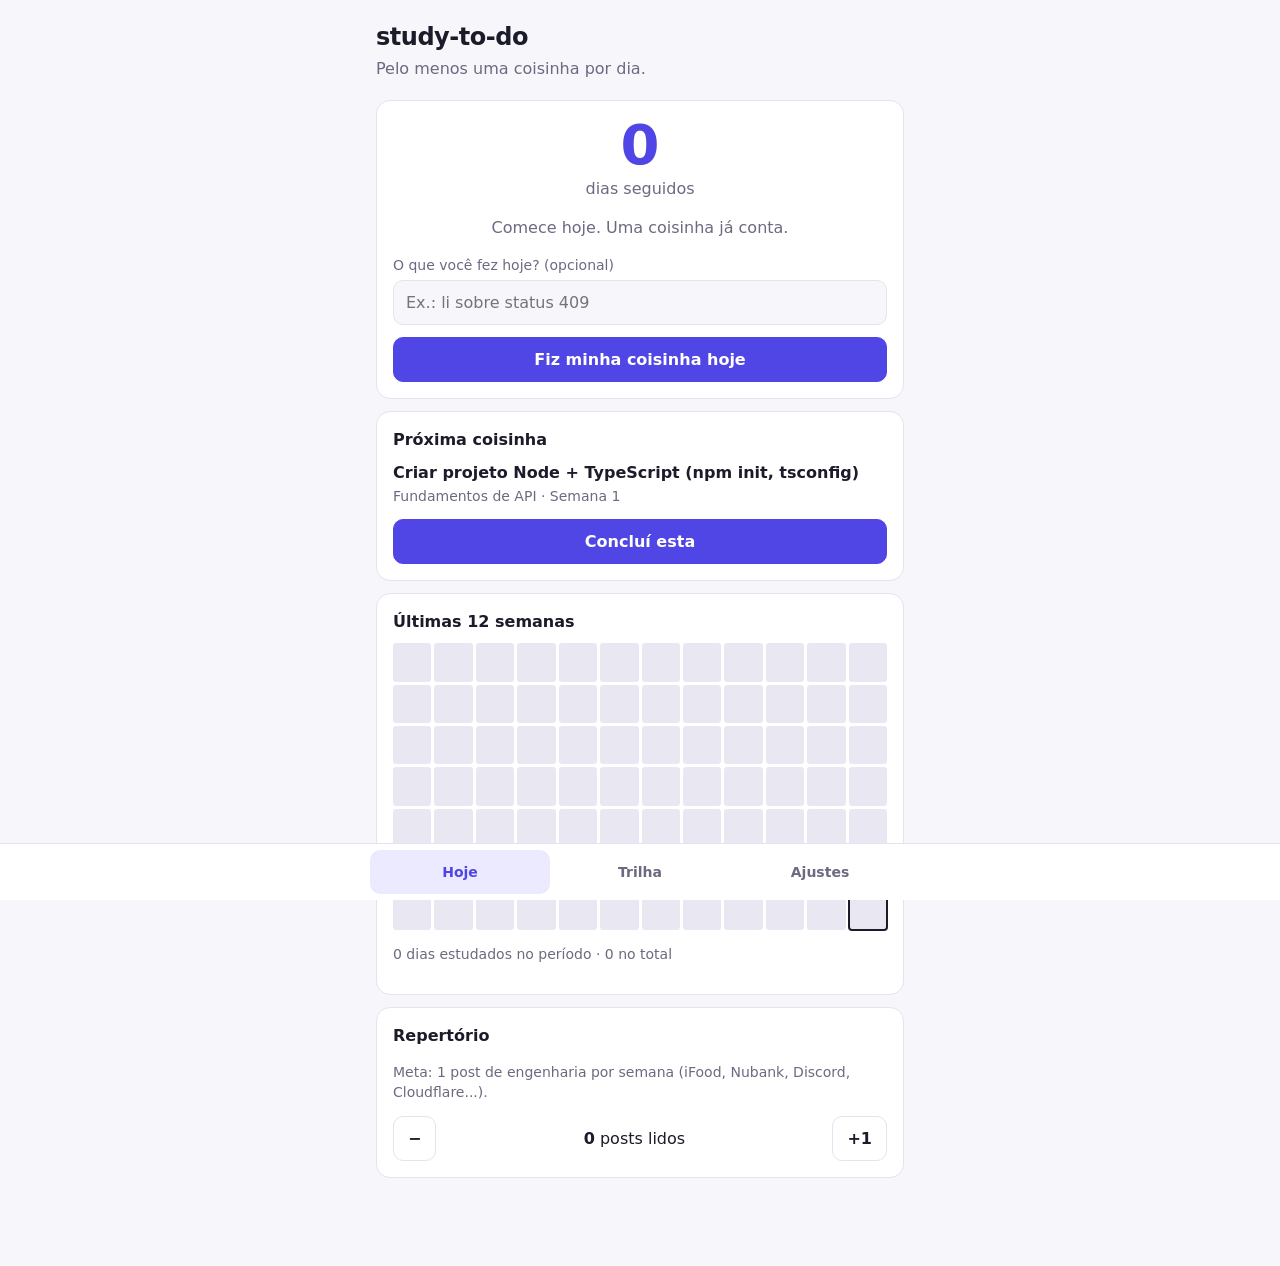
==== index.html @ 63030b1f "study-to-do: trilha de estudos com lembrete diário" ====
<!doctype html>
<html lang="pt-BR">
<head>
  <meta charset="utf-8">
  <meta name="viewport" content="width=device-width, initial-scale=1, viewport-fit=cover">
  <title>study-to-do</title>
  <meta name="description" content="Trilha de estudos com lembrete diário: pelo menos uma coisinha por dia.">
  <meta name="theme-color" content="#4f46e5">
  <link rel="manifest" href="manifest.webmanifest">
  <link rel="icon" href="icons/icon-192.png" type="image/png">
  <link rel="apple-touch-icon" href="icons/icon-192.png">
  <link rel="stylesheet" href="style.css">
</head>
<body>
  <header class="top">
    <h1>study-to-do</h1>
    <p class="sub">Pelo menos uma coisinha por dia.</p>
  </header>

  <main>
    <!-- HOJE -->
    <section id="tab-hoje" class="tab" aria-labelledby="nav-hoje">
      <div class="card streak-card">
        <div class="streak">
          <span id="streak-num" class="streak-num">0</span>
          <span class="streak-label">dias seguidos</span>
        </div>
        <p id="today-status" class="muted"></p>
        <label class="field">
          <span>O que você fez hoje? (opcional)</span>
          <input id="today-note" type="text" maxlength="140" placeholder="Ex.: li sobre status 409">
        </label>
        <button id="btn-today" class="btn primary">Fiz minha coisinha hoje</button>
      </div>

      <div class="card">
        <h2>Próxima coisinha</h2>
        <div id="next-task"></div>
      </div>

      <div class="card">
        <h2>Últimas 12 semanas</h2>
        <div id="heatmap" class="heatmap" role="img" aria-label="Dias estudados nas últimas 12 semanas"></div>
        <p id="stats" class="muted small"></p>
      </div>

      <div class="card">
        <h2>Repertório</h2>
        <p class="muted small">Meta: 1 post de engenharia por semana (iFood, Nubank, Discord, Cloudflare...).</p>
        <div class="counter">
          <button id="posts-minus" class="btn ghost" aria-label="Diminuir posts lidos">−</button>
          <span><strong id="posts-num">0</strong> posts lidos</span>
          <button id="posts-plus" class="btn ghost" aria-label="Aumentar posts lidos">+1</button>
        </div>
      </div>
    </section>

    <!-- TRILHA -->
    <section id="tab-trilha" class="tab" hidden aria-labelledby="nav-trilha">
      <div class="card">
        <div class="progress-head">
          <h2>Progresso geral</h2>
          <span id="overall-pct" class="pct">0%</span>
        </div>
        <div class="bar"><div id="overall-bar" class="bar-fill"></div></div>
      </div>
      <div id="phases"></div>
    </section>

    <!-- AJUSTES -->
    <section id="tab-ajustes" class="tab" hidden aria-labelledby="nav-ajustes">
      <div class="card">
        <h2>Lembrete diário (19h)</h2>
        <p class="muted small">Todo dia às 19h o GitHub envia uma notificação para este celular. Instale o app na tela inicial antes de ativar.</p>
        <p id="push-status" class="small"></p>
        <div class="row">
          <button id="btn-push" class="btn primary">Ativar lembrete</button>
          <button id="btn-test" class="btn ghost">Testar aviso</button>
        </div>
        <div id="sub-box" hidden>
          <p class="small">Copie o código abaixo e mande para o Claude configurar o envio diário:</p>
          <textarea id="sub-json" rows="5" readonly></textarea>
          <div class="row">
            <button id="btn-copy" class="btn">Copiar</button>
            <button id="btn-share" class="btn ghost">Compartilhar</button>
          </div>
        </div>
      </div>

      <div class="card">
        <h2>Backup</h2>
        <p class="muted small">Seu progresso fica salvo só neste aparelho. Exporte de vez em quando.</p>
        <div class="row">
          <button id="btn-export" class="btn">Exportar</button>
          <label class="btn ghost file-btn">Importar<input id="file-import" type="file" accept="application/json" hidden></label>
        </div>
      </div>

      <div class="card">
        <h2>Regras do modo professor</h2>
        <ol class="rules">
          <li>Você escreve o código. Pode pesquisar e perguntar conceitos.</li>
          <li>A IA revisa, explica e não reescreve por você.</li>
          <li>Travou 30 min? Peça uma dica, não a solução.</li>
          <li>Feche cada fase explicando com suas palavras.</li>
        </ol>
      </div>
    </section>
  </main>

  <nav class="bottom-nav" aria-label="Seções">
    <button id="nav-hoje" data-tab="hoje" class="nav-btn active" aria-current="page">Hoje</button>
    <button id="nav-trilha" data-tab="trilha" class="nav-btn">Trilha</button>
    <button id="nav-ajustes" data-tab="ajustes" class="nav-btn">Ajustes</button>
  </nav>

  <div id="toast" class="toast" role="status" aria-live="polite"></div>

  <script src="trilha.js"></script>
  <script src="app.js"></script>
</body>
</html>
---- style.css ----
:root {
  --bg: #f6f6fb;
  --card: #ffffff;
  --text: #1c1b29;
  --muted: #6b6a80;
  --line: #e4e3ef;
  --accent: #4f46e5;
  --accent-text: #ffffff;
  --accent-soft: #eceafe;
  --ok: #15803d;
  --h0: #e9e8f2; --h1: #c7c3fa; --h2: #8b83f0; --h3: #4f46e5;
  --radius: 14px;
  color-scheme: light;
}
@media (prefers-color-scheme: dark) {
  :root {
    --bg: #111019;
    --card: #1b1a26;
    --text: #ecebf5;
    --muted: #9d9bb3;
    --line: #2c2b3b;
    --accent: #8b83f0;
    --accent-text: #111019;
    --accent-soft: #29264a;
    --ok: #4ade80;
    --h0: #262535; --h1: #3b3670; --h2: #6159c9; --h3: #a39cf7;
    color-scheme: dark;
  }
}

* { box-sizing: border-box; }
html, body { margin: 0; }
body {
  background: var(--bg);
  color: var(--text);
  font: 16px/1.45 system-ui, -apple-system, "Segoe UI", Roboto, sans-serif;
  padding-bottom: calc(76px + env(safe-area-inset-bottom));
}
main, .top { max-width: 560px; margin: 0 auto; padding: 0 16px; }
.top { padding-top: calc(20px + env(safe-area-inset-top)); padding-bottom: 8px; }
h1 { font-size: 1.5rem; margin: 0; letter-spacing: -0.02em; }
h2 { font-size: 1rem; margin: 0 0 10px; }
.sub, .muted { color: var(--muted); }
.sub { margin: 2px 0 0; }
.small { font-size: 0.875rem; }

.card {
  background: var(--card);
  border: 1px solid var(--line);
  border-radius: var(--radius);
  padding: 16px;
  margin: 12px 0;
}

.streak-card { text-align: center; }
.streak { display: flex; flex-direction: column; align-items: center; }
.streak-num { font-size: 3.5rem; font-weight: 800; line-height: 1; color: var(--accent); font-variant-numeric: tabular-nums; }
.streak-label { color: var(--muted); margin-top: 4px; }

.field { display: block; text-align: left; margin: 12px 0; }
.field span { display: block; font-size: 0.875rem; color: var(--muted); margin-bottom: 4px; }
input[type="text"], textarea {
  width: 100%;
  font: inherit;
  color: var(--text);
  background: var(--bg);
  border: 1px solid var(--line);
  border-radius: 10px;
  padding: 10px 12px;
}
textarea { font-family: ui-monospace, Menlo, monospace; font-size: 0.75rem; resize: vertical; }

.btn {
  font: inherit;
  font-weight: 600;
  border: 1px solid var(--line);
  background: var(--card);
  color: var(--text);
  border-radius: 10px;
  padding: 10px 14px;
  cursor: pointer;
  min-height: 44px;
}
.btn.primary { background: var(--accent); border-color: var(--accent); color: var(--accent-text); width: 100%; }
.row .btn.primary { width: auto; flex: 1; }
.btn.ghost { background: transparent; }
.btn:disabled { opacity: 0.55; cursor: default; }
.btn:focus-visible, .nav-btn:focus-visible, input:focus-visible { outline: 2px solid var(--accent); outline-offset: 2px; }
.row { display: flex; gap: 8px; flex-wrap: wrap; margin-top: 10px; }
.file-btn { display: inline-flex; align-items: center; }

.next-title { font-weight: 600; margin: 0 0 2px; }
.next-phase { margin: 0 0 12px; }

.heatmap { display: grid; grid-auto-flow: column; grid-template-rows: repeat(7, 1fr); gap: 3px; }
.heatmap span { aspect-ratio: 1; border-radius: 3px; background: var(--h0); }
.heatmap span.l1 { background: var(--h1); }
.heatmap span.l2 { background: var(--h2); }
.heatmap span.l3 { background: var(--h3); }
.heatmap span.today { outline: 2px solid var(--text); outline-offset: -1px; }
.heatmap span.future { visibility: hidden; }

.counter { display: flex; align-items: center; justify-content: space-between; gap: 8px; }

.progress-head { display: flex; justify-content: space-between; align-items: baseline; }
.pct { font-weight: 700; color: var(--accent); font-variant-numeric: tabular-nums; }
.bar { height: 8px; background: var(--h0); border-radius: 99px; overflow: hidden; }
.bar-fill { height: 100%; width: 0; background: var(--accent); transition: width .3s; }

details.phase { background: var(--card); border: 1px solid var(--line); border-radius: var(--radius); margin: 12px 0; }
details.phase summary { list-style: none; cursor: pointer; padding: 14px 16px; display: flex; gap: 10px; align-items: center; }
details.phase summary::-webkit-details-marker { display: none; }
.phase-info { flex: 1; min-width: 0; }
.phase-title { font-weight: 600; }
.phase-count { font-weight: 600; color: var(--muted); font-variant-numeric: tabular-nums; }
.phase.done .phase-count { color: var(--ok); }
.phase .bar { margin-top: 6px; height: 5px; }
.tasks { list-style: none; margin: 0; padding: 0 8px 10px; }
.tasks label { display: flex; gap: 12px; align-items: flex-start; padding: 10px 8px; border-radius: 8px; cursor: pointer; }
.tasks label:hover { background: var(--accent-soft); }
.tasks input { width: 20px; height: 20px; margin: 1px 0 0; accent-color: var(--accent); flex-shrink: 0; }
.tasks .done-text { color: var(--muted); text-decoration: line-through; }

.rules { margin: 0; padding-left: 20px; }
.rules li { margin: 4px 0; }

.bottom-nav {
  position: fixed; left: 0; right: 0; bottom: 0;
  display: flex; justify-content: center;
  background: var(--card);
  border-top: 1px solid var(--line);
  padding: 6px 8px calc(6px + env(safe-area-inset-bottom));
}
.nav-btn {
  flex: 1; max-width: 180px;
  font: inherit; font-weight: 600; font-size: 0.875rem;
  background: none; border: 0; color: var(--muted);
  padding: 12px 0; border-radius: 10px; cursor: pointer;
}
.nav-btn.active { color: var(--accent); background: var(--accent-soft); }

.toast {
  position: fixed; left: 50%; bottom: calc(90px + env(safe-area-inset-bottom));
  transform: translateX(-50%) translateY(20px);
  background: var(--text); color: var(--bg);
  padding: 10px 16px; border-radius: 99px; font-size: 0.875rem;
  opacity: 0; pointer-events: none; transition: all .25s; max-width: calc(100% - 32px);
}
.toast.show { opacity: 1; transform: translateX(-50%) translateY(0); }
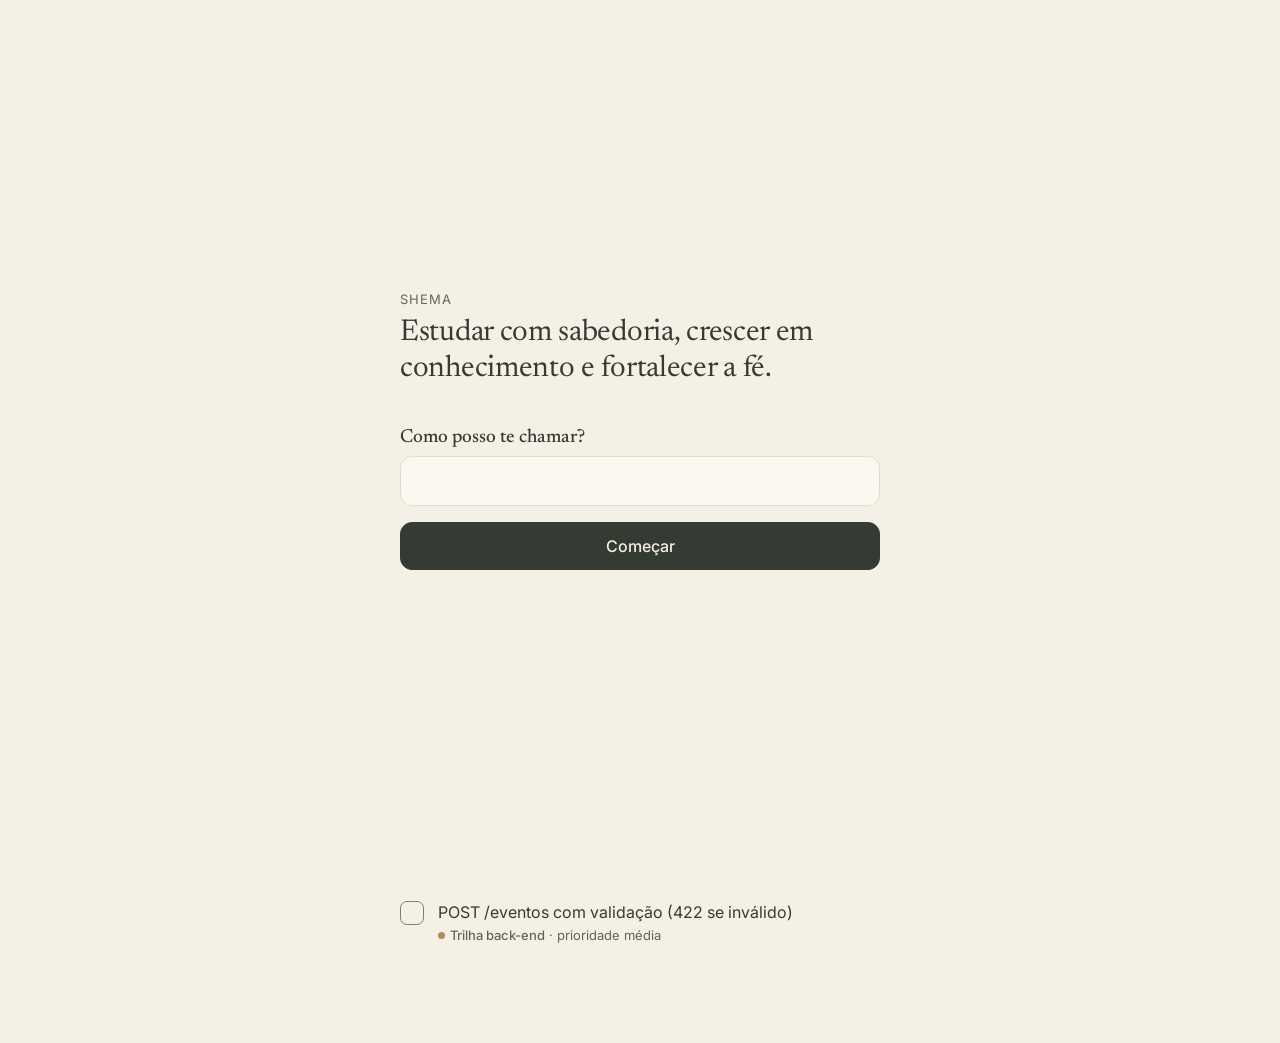
==== commit 6569d793: "SHEMA: redesign Caderno com Início, Estudos, Devocionais e Progresso" ====
--- a/index.html
+++ b/index.html
@@ -3,120 +3,277 @@
 <head>
   <meta charset="utf-8">
   <meta name="viewport" content="width=device-width, initial-scale=1, viewport-fit=cover">
-  <title>study-to-do</title>
-  <meta name="description" content="Trilha de estudos com lembrete diário: pelo menos uma coisinha por dia.">
-  <meta name="theme-color" content="#4f46e5">
+  <title>SHEMA</title>
+  <meta name="description" content="Estudos com propósito: organize seus estudos e cultive a fé.">
+  <meta name="theme-color" content="#F5F0E6">
   <link rel="manifest" href="manifest.webmanifest">
   <link rel="icon" href="icons/icon-192.png" type="image/png">
   <link rel="apple-touch-icon" href="icons/icon-192.png">
+  <link rel="preconnect" href="https://fonts.googleapis.com">
+  <link rel="preconnect" href="https://fonts.gstatic.com" crossorigin>
+  <link href="https://fonts.googleapis.com/css2?family=Newsreader:ital,opsz,wght@0,6..72,400;0,6..72,500;1,6..72,400&family=Inter:wght@400;500;600&display=swap" rel="stylesheet">
   <link rel="stylesheet" href="style.css">
 </head>
 <body>
-  <header class="top">
-    <h1>study-to-do</h1>
-    <p class="sub">Pelo menos uma coisinha por dia.</p>
-  </header>
-
-  <main>
-    <!-- HOJE -->
-    <section id="tab-hoje" class="tab" aria-labelledby="nav-hoje">
-      <div class="card streak-card">
-        <div class="streak">
-          <span id="streak-num" class="streak-num">0</span>
-          <span class="streak-label">dias seguidos</span>
-        </div>
-        <p id="today-status" class="muted"></p>
+  <main class="wrap">
+    <!-- ============ INÍCIO ============ -->
+    <section id="tab-inicio" class="tab" aria-label="Início">
+      <header class="top">
+        <div>
+          <p class="eyebrow" id="today-date"></p>
+          <h1 id="greet">Olá</h1>
+        </div>
+        <button class="icon-btn" id="open-ajustes" aria-label="Ajustes">
+          <svg class="ico" viewBox="0 0 24 24"><circle cx="12" cy="12" r="3"/><path d="M19.4 15a1.7 1.7 0 0 0 .3 1.8l.1.1a2 2 0 1 1-2.8 2.8l-.1-.1a1.7 1.7 0 0 0-1.8-.3 1.7 1.7 0 0 0-1 1.5V21a2 2 0 1 1-4 0v-.1a1.7 1.7 0 0 0-1.1-1.5 1.7 1.7 0 0 0-1.8.3l-.1.1a2 2 0 1 1-2.8-2.8l.1-.1a1.7 1.7 0 0 0 .3-1.8 1.7 1.7 0 0 0-1.5-1H3a2 2 0 1 1 0-4h.1a1.7 1.7 0 0 0 1.5-1.1 1.7 1.7 0 0 0-.3-1.8l-.1-.1a2 2 0 1 1 2.8-2.8l.1.1a1.7 1.7 0 0 0 1.8.3H9a1.7 1.7 0 0 0 1-1.5V3a2 2 0 1 1 4 0v.1a1.7 1.7 0 0 0 1 1.5 1.7 1.7 0 0 0 1.8-.3l.1-.1a2 2 0 1 1 2.8 2.8l-.1.1a1.7 1.7 0 0 0-.3 1.8V9a1.7 1.7 0 0 0 1.5 1H21a2 2 0 1 1 0 4h-.1a1.7 1.7 0 0 0-1.5 1z"/></svg>
+        </button>
+      </header>
+
+      <section class="verse" aria-label="Versículo do dia">
+        <p class="label">Versículo do dia</p>
+        <blockquote id="verse-text"></blockquote>
+        <cite id="verse-ref"></cite>
+      </section>
+
+      <hr class="rule">
+
+      <section aria-labelledby="j-title">
+        <h2 id="j-title">Jornada de hoje</h2>
+        <p class="hint" id="j-hint"></p>
+        <ol class="journey" id="journey"></ol>
+      </section>
+
+      <hr class="rule">
+
+      <section aria-labelledby="h-title">
+        <div class="sec-head">
+          <h2 id="h-title">Para hoje</h2>
+          <button class="link" data-goto="estudos">Ver todas</button>
+        </div>
+        <p class="progress-line" id="h-prog"></p>
+        <div class="bar" id="h-bar-wrap"><i id="h-bar"></i></div>
+        <ul class="tasks" id="home-tasks"></ul>
+      </section>
+
+      <div id="upcoming-wrap">
+        <hr class="rule">
+        <section aria-labelledby="u-title">
+          <h2 id="u-title">Próximos estudos</h2>
+          <ul class="upcoming" id="upcoming"></ul>
+        </section>
+      </div>
+    </section>
+
+    <!-- ============ ESTUDOS ============ -->
+    <section id="tab-estudos" class="tab" hidden aria-label="Estudos">
+      <header class="top">
+        <div>
+          <p class="eyebrow">Sua rotina</p>
+          <h1>Estudos</h1>
+        </div>
+      </header>
+      <div class="seg" role="tablist" aria-label="Filtrar tarefas">
+        <button role="tab" data-filter="pendentes" aria-selected="true">Pendentes <span id="count-pend"></span></button>
+        <button role="tab" data-filter="concluidas" aria-selected="false">Concluídas <span id="count-done"></span></button>
+      </div>
+      <div id="task-groups"></div>
+      <button class="fab" id="new-task">
+        <svg class="ico" viewBox="0 0 24 24"><path d="M12 5v14M5 12h14"/></svg>
+        Nova tarefa
+      </button>
+    </section>
+
+    <!-- ============ DEVOCIONAIS ============ -->
+    <section id="tab-devocionais" class="tab" hidden aria-label="Devocionais">
+      <header class="top">
+        <div>
+          <p class="eyebrow">Antes ou depois, como preferir</p>
+          <h1>Devocionais</h1>
+        </div>
+      </header>
+      <section aria-labelledby="dv-antes">
+        <h2 id="dv-antes">Antes de estudar</h2>
+        <p class="hint">Preparar o coração.</p>
+        <ul class="dev-list" id="list-antes"></ul>
+      </section>
+      <hr class="rule">
+      <section aria-labelledby="dv-depois">
+        <h2 id="dv-depois">Depois de estudar</h2>
+        <p class="hint">Refletir e agradecer.</p>
+        <ul class="dev-list" id="list-depois"></ul>
+      </section>
+    </section>
+
+    <!-- ============ PROGRESSO ============ -->
+    <section id="tab-progresso" class="tab" hidden aria-label="Progresso">
+      <header class="top">
+        <div>
+          <p class="eyebrow">Cada passo conta</p>
+          <h1>Progresso</h1>
+        </div>
+      </header>
+      <section aria-labelledby="pw-title">
+        <h2 id="pw-title">Esta semana</h2>
+        <p class="hint" id="pw-hint"></p>
+        <ol class="week" id="week"></ol>
+      </section>
+      <hr class="rule">
+      <dl class="stats">
+        <div><dt>Tarefas concluídas</dt><dd id="st-tasks">0</dd></div>
+        <div><dt>Dias com estudo</dt><dd id="st-days">0</dd></div>
+        <div><dt>Devocionais feitos</dt><dd id="st-devs">0</dd></div>
+      </dl>
+      <hr class="rule">
+      <section aria-labelledby="ph-title">
+        <h2 id="ph-title">Últimas semanas</h2>
+        <p class="hint">Dias em que você estudou, semana a semana.</p>
+        <ul class="history" id="history"></ul>
+      </section>
+    </section>
+  </main>
+
+  <nav class="nav" aria-label="Navegação principal">
+    <button data-tab="inicio" class="on" aria-current="page"><svg class="ico" viewBox="0 0 24 24"><path d="M3 10.5 12 3l9 7.5V20a1 1 0 0 1-1 1h-5v-6h-6v6H4a1 1 0 0 1-1-1z"/></svg>Início</button>
+    <button data-tab="estudos"><svg class="ico" viewBox="0 0 24 24"><path d="M4 19.5V5a2 2 0 0 1 2-2h14v15H6a2 2 0 0 0-2 2 2 2 0 0 0 2 2h14"/><path d="M9 8h7M9 12h5"/></svg>Estudos</button>
+    <button data-tab="devocionais"><svg class="ico" viewBox="0 0 24 24"><path d="M12 6c-2-1.5-5-2-8-1.5V19c3-.5 6 0 8 1.5 2-1.5 5-2 8-1.5V4.5C17 4 14 4.5 12 6z"/><path d="M12 6v14.5"/></svg>Devocionais</button>
+    <button data-tab="progresso"><svg class="ico" viewBox="0 0 24 24"><path d="M4 20h16"/><path d="M7 16v-4M12 16V8M17 16v-6"/></svg>Progresso</button>
+  </nav>
+
+  <!-- ============ TELAS SOBREPOSTAS ============ -->
+
+  <!-- Formulário de tarefa -->
+  <div class="sheet-backdrop" id="task-sheet" hidden>
+    <form class="sheet" id="task-form" aria-labelledby="ts-title" novalidate>
+      <div class="sheet-grip" aria-hidden="true"></div>
+      <h2 id="ts-title">Nova tarefa</h2>
+      <label class="field">
+        <span>Título</span>
+        <input id="tf-titulo" type="text" maxlength="120" required autocomplete="off">
+        <small class="err" id="tf-err" hidden>Dê um título para a tarefa.</small>
+      </label>
+      <label class="field">
+        <span>Descrição <em>(opcional)</em></span>
+        <textarea id="tf-desc" rows="2" maxlength="500"></textarea>
+      </label>
+      <div class="field-row">
         <label class="field">
-          <span>O que você fez hoje? (opcional)</span>
-          <input id="today-note" type="text" maxlength="140" placeholder="Ex.: li sobre status 409">
+          <span>Matéria</span>
+          <input id="tf-materia" type="text" maxlength="40" list="materias" placeholder="Ex.: Faculdade" autocomplete="off">
+          <datalist id="materias"></datalist>
         </label>
-        <button id="btn-today" class="btn primary">Fiz minha coisinha hoje</button>
-      </div>
-
-      <div class="card">
-        <h2>Próxima coisinha</h2>
-        <div id="next-task"></div>
-      </div>
-
-      <div class="card">
-        <h2>Últimas 12 semanas</h2>
-        <div id="heatmap" class="heatmap" role="img" aria-label="Dias estudados nas últimas 12 semanas"></div>
-        <p id="stats" class="muted small"></p>
-      </div>
-
-      <div class="card">
-        <h2>Repertório</h2>
-        <p class="muted small">Meta: 1 post de engenharia por semana (iFood, Nubank, Discord, Cloudflare...).</p>
-        <div class="counter">
-          <button id="posts-minus" class="btn ghost" aria-label="Diminuir posts lidos">−</button>
-          <span><strong id="posts-num">0</strong> posts lidos</span>
-          <button id="posts-plus" class="btn ghost" aria-label="Aumentar posts lidos">+1</button>
-        </div>
-      </div>
-    </section>
-
-    <!-- TRILHA -->
-    <section id="tab-trilha" class="tab" hidden aria-labelledby="nav-trilha">
-      <div class="card">
-        <div class="progress-head">
-          <h2>Progresso geral</h2>
-          <span id="overall-pct" class="pct">0%</span>
-        </div>
-        <div class="bar"><div id="overall-bar" class="bar-fill"></div></div>
-      </div>
-      <div id="phases"></div>
-    </section>
-
-    <!-- AJUSTES -->
-    <section id="tab-ajustes" class="tab" hidden aria-labelledby="nav-ajustes">
-      <div class="card">
-        <h2>Lembrete diário (19h)</h2>
-        <p class="muted small">Todo dia às 19h o GitHub envia uma notificação para este celular. Instale o app na tela inicial antes de ativar.</p>
-        <p id="push-status" class="small"></p>
+        <label class="field">
+          <span>Data <em>(opcional)</em></span>
+          <input id="tf-data" type="date">
+        </label>
+      </div>
+      <fieldset class="field">
+        <legend>Prioridade</legend>
+        <div class="pills">
+          <label><input type="radio" name="prio" value="baixa"><span>Baixa</span></label>
+          <label><input type="radio" name="prio" value="media" checked><span>Média</span></label>
+          <label><input type="radio" name="prio" value="alta"><span>Alta</span></label>
+        </div>
+      </fieldset>
+      <div class="sheet-actions">
+        <button type="button" class="btn text danger" id="tf-delete" hidden>Excluir</button>
+        <button type="button" class="btn ghost" id="tf-cancel">Cancelar</button>
+        <button type="submit" class="btn primary">Salvar</button>
+      </div>
+    </form>
+  </div>
+
+  <!-- Leitor de devocional -->
+  <article class="page" id="reader" hidden aria-labelledby="rd-title">
+    <header class="page-bar">
+      <button class="icon-btn" data-close aria-label="Voltar">
+        <svg class="ico" viewBox="0 0 24 24"><path d="m15 18-6-6 6-6"/></svg>
+      </button>
+    </header>
+    <div class="wrap reader">
+      <p class="eyebrow" id="rd-moment"></p>
+      <h1 id="rd-title"></h1>
+      <section class="verse left">
+        <blockquote id="rd-texto"></blockquote>
+        <cite id="rd-ref"></cite>
+      </section>
+      <hr class="rule">
+      <h2>Reflexão</h2>
+      <div id="rd-reflexao" class="prose"></div>
+      <h2>Aplicação prática</h2>
+      <p id="rd-aplicacao" class="prose"></p>
+      <hr class="rule">
+      <label class="field">
+        <span class="field-title">Minhas anotações</span>
+        <textarea id="rd-notas" rows="4" placeholder="O que chamou sua atenção?"></textarea>
+      </label>
+      <label class="field">
+        <span class="field-title">Oração</span>
+        <span class="prompt" id="rd-oracao-sug"></span>
+        <textarea id="rd-oracao" rows="4" placeholder="Escreva com suas palavras."></textarea>
+      </label>
+      <p class="saved" id="rd-saved" aria-live="polite"></p>
+      <button class="btn primary block" id="rd-done"></button>
+    </div>
+  </article>
+
+  <!-- Ajustes -->
+  <section class="page" id="ajustes" hidden aria-labelledby="aj-title">
+    <header class="page-bar">
+      <button class="icon-btn" data-close aria-label="Voltar">
+        <svg class="ico" viewBox="0 0 24 24"><path d="m15 18-6-6 6-6"/></svg>
+      </button>
+    </header>
+    <div class="wrap">
+      <h1 id="aj-title">Ajustes</h1>
+      <label class="field">
+        <span class="field-title">Como posso te chamar?</span>
+        <input id="aj-nome" type="text" maxlength="30" autocomplete="given-name">
+      </label>
+      <hr class="rule">
+      <h2>Lembrete diário</h2>
+      <p class="hint">Um convite gentil às 19h. Instale o app na tela inicial antes de ativar.</p>
+      <p class="small" id="push-status"></p>
+      <div class="row">
+        <button class="btn primary" id="btn-push">Ativar lembrete</button>
+        <button class="btn ghost" id="btn-test">Testar aviso</button>
+      </div>
+      <div id="sub-box" hidden>
+        <p class="small">Código deste aparelho (envie para configurar o envio diário):</p>
+        <textarea id="sub-json" rows="4" readonly></textarea>
         <div class="row">
-          <button id="btn-push" class="btn primary">Ativar lembrete</button>
-          <button id="btn-test" class="btn ghost">Testar aviso</button>
-        </div>
-        <div id="sub-box" hidden>
-          <p class="small">Copie o código abaixo e mande para o Claude configurar o envio diário:</p>
-          <textarea id="sub-json" rows="5" readonly></textarea>
-          <div class="row">
-            <button id="btn-copy" class="btn">Copiar</button>
-            <button id="btn-share" class="btn ghost">Compartilhar</button>
-          </div>
-        </div>
-      </div>
-
-      <div class="card">
-        <h2>Backup</h2>
-        <p class="muted small">Seu progresso fica salvo só neste aparelho. Exporte de vez em quando.</p>
-        <div class="row">
-          <button id="btn-export" class="btn">Exportar</button>
-          <label class="btn ghost file-btn">Importar<input id="file-import" type="file" accept="application/json" hidden></label>
-        </div>
-      </div>
-
-      <div class="card">
-        <h2>Regras do modo professor</h2>
-        <ol class="rules">
-          <li>Você escreve o código. Pode pesquisar e perguntar conceitos.</li>
-          <li>A IA revisa, explica e não reescreve por você.</li>
-          <li>Travou 30 min? Peça uma dica, não a solução.</li>
-          <li>Feche cada fase explicando com suas palavras.</li>
-        </ol>
-      </div>
-    </section>
-  </main>
-
-  <nav class="bottom-nav" aria-label="Seções">
-    <button id="nav-hoje" data-tab="hoje" class="nav-btn active" aria-current="page">Hoje</button>
-    <button id="nav-trilha" data-tab="trilha" class="nav-btn">Trilha</button>
-    <button id="nav-ajustes" data-tab="ajustes" class="nav-btn">Ajustes</button>
-  </nav>
+          <button class="btn ghost" id="btn-copy">Copiar</button>
+          <button class="btn ghost" id="btn-share">Compartilhar</button>
+        </div>
+      </div>
+      <hr class="rule">
+      <h2>Backup</h2>
+      <p class="hint">Tudo fica salvo só neste aparelho. Exporte de vez em quando.</p>
+      <div class="row">
+        <button class="btn ghost" id="btn-export">Exportar</button>
+        <label class="btn ghost">Importar<input id="file-import" type="file" accept="application/json" hidden></label>
+      </div>
+      <hr class="rule">
+      <p class="small muted">SHEMA · Estudos com propósito.</p>
+      <p class="small muted">Textos bíblicos: Bíblia Livre (BLIVRE), © 2018 Diego Santos, Mario Sérgio e Marco Teles, sob licença <a href="https://creativecommons.org/licenses/by/4.0/deed.pt_BR" target="_blank" rel="noopener">CC BY 4.0</a>. Colchetes de palavras acrescentadas foram removidos.</p>
+    </div>
+  </section>
+
+  <!-- Boas-vindas -->
+  <section class="page welcome" id="welcome" hidden aria-labelledby="wl-title">
+    <form class="wrap" id="welcome-form">
+      <p class="eyebrow">SHEMA</p>
+      <h1 id="wl-title">Estudar com sabedoria, crescer em conhecimento e fortalecer a fé.</h1>
+      <label class="field">
+        <span class="field-title">Como posso te chamar?</span>
+        <input id="wl-nome" type="text" maxlength="30" autocomplete="given-name" required>
+      </label>
+      <button class="btn primary block" type="submit">Começar</button>
+    </form>
+  </section>
 
   <div id="toast" class="toast" role="status" aria-live="polite"></div>
 
   <script src="trilha.js"></script>
+  <script src="devocionais.js"></script>
   <script src="app.js"></script>
 </body>
 </html>
--- a/style.css
+++ b/style.css
@@ -1,149 +1,234 @@
+/* SHEMA · Direção A "Caderno" */
 :root {
-  --bg: #f6f6fb;
-  --card: #ffffff;
-  --text: #1c1b29;
-  --muted: #6b6a80;
-  --line: #e4e3ef;
-  --accent: #4f46e5;
-  --accent-text: #ffffff;
-  --accent-soft: #eceafe;
-  --ok: #15803d;
-  --h0: #e9e8f2; --h1: #c7c3fa; --h2: #8b83f0; --h3: #4f46e5;
-  --radius: 14px;
+  --perg: #F5F0E6;
+  --papel: #FBF8F2;
+  --oliva: #788568;
+  --oliva-txt: #5E6A50;
+  --profundo: #343B32;
+  --dourado: #B58B58;
+  --dourado-txt: #8A6534;
+  --branco: #FFFFFF;
+  --linha: #E4DCCB;
+  --suave: #ECE5D6;
+  --muted: #5F6559;
+  --perigo: #9A3B2E;
+  --serif: Newsreader, Georgia, "Times New Roman", serif;
+  --sans: Inter, system-ui, -apple-system, Roboto, sans-serif;
   color-scheme: light;
-}
-@media (prefers-color-scheme: dark) {
-  :root {
-    --bg: #111019;
-    --card: #1b1a26;
-    --text: #ecebf5;
-    --muted: #9d9bb3;
-    --line: #2c2b3b;
-    --accent: #8b83f0;
-    --accent-text: #111019;
-    --accent-soft: #29264a;
-    --ok: #4ade80;
-    --h0: #262535; --h1: #3b3670; --h2: #6159c9; --h3: #a39cf7;
-    color-scheme: dark;
-  }
 }
 
 * { box-sizing: border-box; }
 html, body { margin: 0; }
 body {
-  background: var(--bg);
-  color: var(--text);
-  font: 16px/1.45 system-ui, -apple-system, "Segoe UI", Roboto, sans-serif;
-  padding-bottom: calc(76px + env(safe-area-inset-bottom));
-}
-main, .top { max-width: 560px; margin: 0 auto; padding: 0 16px; }
-.top { padding-top: calc(20px + env(safe-area-inset-top)); padding-bottom: 8px; }
-h1 { font-size: 1.5rem; margin: 0; letter-spacing: -0.02em; }
-h2 { font-size: 1rem; margin: 0 0 10px; }
-.sub, .muted { color: var(--muted); }
-.sub { margin: 2px 0 0; }
-.small { font-size: 0.875rem; }
-
-.card {
-  background: var(--card);
-  border: 1px solid var(--line);
-  border-radius: var(--radius);
-  padding: 16px;
-  margin: 12px 0;
-}
-
-.streak-card { text-align: center; }
-.streak { display: flex; flex-direction: column; align-items: center; }
-.streak-num { font-size: 3.5rem; font-weight: 800; line-height: 1; color: var(--accent); font-variant-numeric: tabular-nums; }
-.streak-label { color: var(--muted); margin-top: 4px; }
-
-.field { display: block; text-align: left; margin: 12px 0; }
-.field span { display: block; font-size: 0.875rem; color: var(--muted); margin-bottom: 4px; }
-input[type="text"], textarea {
-  width: 100%;
-  font: inherit;
-  color: var(--text);
-  background: var(--bg);
-  border: 1px solid var(--line);
-  border-radius: 10px;
-  padding: 10px 12px;
-}
-textarea { font-family: ui-monospace, Menlo, monospace; font-size: 0.75rem; resize: vertical; }
-
+  background: var(--perg);
+  color: var(--profundo);
+  font: 400 16px/1.5 var(--sans);
+  -webkit-font-smoothing: antialiased;
+  -webkit-tap-highlight-color: transparent;
+  padding-bottom: calc(84px + env(safe-area-inset-bottom));
+}
+body.locked { overflow: hidden; }
+button, input, textarea { font: inherit; color: inherit; }
+[hidden] { display: none !important; }
+.wrap { max-width: 520px; margin: 0 auto; padding: 0 20px; }
+.ico { width: 22px; height: 22px; fill: none; stroke: currentColor; stroke-width: 1.6; stroke-linecap: round; stroke-linejoin: round; flex-shrink: 0; }
+.small { font-size: 14px; }
+.muted { color: var(--muted); }
+:focus-visible { outline: 2px solid var(--dourado-txt); outline-offset: 2px; border-radius: 6px; }
+
+/* Tipografia */
+.top { display: flex; justify-content: space-between; align-items: flex-start; padding: calc(28px + env(safe-area-inset-top)) 0 8px; }
+.eyebrow { font-size: 13px; letter-spacing: .08em; text-transform: uppercase; color: var(--oliva-txt); margin: 0 0 6px; }
+h1 { font: 400 34px/1.1 var(--serif); margin: 0; letter-spacing: -.01em; }
+h2 { font: 500 21px/1.2 var(--serif); margin: 0 0 4px; }
+.hint { font-size: 14px; color: var(--muted); margin: 0 0 16px; }
+.rule { border: 0; height: 1px; background: var(--dourado); opacity: .5; margin: 28px 0; }
+.prose { margin: 0 0 24px; }
+.prose p { margin: 0 0 12px; }
+
+/* Versículo */
+.verse { text-align: center; padding: 4px 8px; }
+.verse .label { font-size: 12px; letter-spacing: .14em; text-transform: uppercase; color: var(--dourado-txt); margin: 18px 0 14px; }
+.verse blockquote { font: italic 400 23px/1.4 var(--serif); margin: 0; }
+.verse cite { display: block; font: 500 13px/1 var(--sans); font-style: normal; letter-spacing: .06em; color: var(--dourado-txt); margin-top: 14px; }
+.verse.left { text-align: left; padding: 0; margin-top: 24px; border-left: 2px solid var(--dourado); padding-left: 16px; }
+.verse.left blockquote { font-size: 21px; }
+
+/* Botões */
+.icon-btn { background: none; border: 0; padding: 8px; margin: -4px -8px 0 0; color: var(--oliva-txt); cursor: pointer; border-radius: 10px; }
+.link { background: none; border: 0; padding: 4px 0; font-size: 14px; color: var(--oliva-txt); font-weight: 500; cursor: pointer; }
 .btn {
-  font: inherit;
-  font-weight: 600;
-  border: 1px solid var(--line);
-  background: var(--card);
-  color: var(--text);
-  border-radius: 10px;
-  padding: 10px 14px;
-  cursor: pointer;
-  min-height: 44px;
-}
-.btn.primary { background: var(--accent); border-color: var(--accent); color: var(--accent-text); width: 100%; }
-.row .btn.primary { width: auto; flex: 1; }
-.btn.ghost { background: transparent; }
-.btn:disabled { opacity: 0.55; cursor: default; }
-.btn:focus-visible, .nav-btn:focus-visible, input:focus-visible { outline: 2px solid var(--accent); outline-offset: 2px; }
-.row { display: flex; gap: 8px; flex-wrap: wrap; margin-top: 10px; }
-.file-btn { display: inline-flex; align-items: center; }
-
-.next-title { font-weight: 600; margin: 0 0 2px; }
-.next-phase { margin: 0 0 12px; }
-
-.heatmap { display: grid; grid-auto-flow: column; grid-template-rows: repeat(7, 1fr); gap: 3px; }
-.heatmap span { aspect-ratio: 1; border-radius: 3px; background: var(--h0); }
-.heatmap span.l1 { background: var(--h1); }
-.heatmap span.l2 { background: var(--h2); }
-.heatmap span.l3 { background: var(--h3); }
-.heatmap span.today { outline: 2px solid var(--text); outline-offset: -1px; }
-.heatmap span.future { visibility: hidden; }
-
-.counter { display: flex; align-items: center; justify-content: space-between; gap: 8px; }
-
-.progress-head { display: flex; justify-content: space-between; align-items: baseline; }
-.pct { font-weight: 700; color: var(--accent); font-variant-numeric: tabular-nums; }
-.bar { height: 8px; background: var(--h0); border-radius: 99px; overflow: hidden; }
-.bar-fill { height: 100%; width: 0; background: var(--accent); transition: width .3s; }
-
-details.phase { background: var(--card); border: 1px solid var(--line); border-radius: var(--radius); margin: 12px 0; }
-details.phase summary { list-style: none; cursor: pointer; padding: 14px 16px; display: flex; gap: 10px; align-items: center; }
-details.phase summary::-webkit-details-marker { display: none; }
-.phase-info { flex: 1; min-width: 0; }
-.phase-title { font-weight: 600; }
-.phase-count { font-weight: 600; color: var(--muted); font-variant-numeric: tabular-nums; }
-.phase.done .phase-count { color: var(--ok); }
-.phase .bar { margin-top: 6px; height: 5px; }
-.tasks { list-style: none; margin: 0; padding: 0 8px 10px; }
-.tasks label { display: flex; gap: 12px; align-items: flex-start; padding: 10px 8px; border-radius: 8px; cursor: pointer; }
-.tasks label:hover { background: var(--accent-soft); }
-.tasks input { width: 20px; height: 20px; margin: 1px 0 0; accent-color: var(--accent); flex-shrink: 0; }
-.tasks .done-text { color: var(--muted); text-decoration: line-through; }
-
-.rules { margin: 0; padding-left: 20px; }
-.rules li { margin: 4px 0; }
-
-.bottom-nav {
-  position: fixed; left: 0; right: 0; bottom: 0;
-  display: flex; justify-content: center;
-  background: var(--card);
-  border-top: 1px solid var(--line);
-  padding: 6px 8px calc(6px + env(safe-area-inset-bottom));
-}
-.nav-btn {
-  flex: 1; max-width: 180px;
-  font: inherit; font-weight: 600; font-size: 0.875rem;
-  background: none; border: 0; color: var(--muted);
-  padding: 12px 0; border-radius: 10px; cursor: pointer;
-}
-.nav-btn.active { color: var(--accent); background: var(--accent-soft); }
+  font-weight: 500; border-radius: 12px; padding: 11px 18px; min-height: 46px; cursor: pointer;
+  border: 1px solid var(--linha); background: transparent; color: var(--profundo);
+  transition: background .15s, transform .1s;
+}
+.btn:active { transform: scale(.98); }
+.btn.primary { background: var(--profundo); border-color: var(--profundo); color: var(--perg); }
+.btn.ghost { background: var(--papel); }
+.btn.text { border-color: transparent; padding-left: 4px; padding-right: 4px; }
+.btn.danger { color: var(--perigo); }
+.btn.block { width: 100%; }
+.btn:disabled { opacity: .5; cursor: default; }
+.row { display: flex; gap: 8px; flex-wrap: wrap; margin: 10px 0; }
+
+/* Jornada */
+.journey { list-style: none; margin: 0; padding: 0; position: relative; }
+.journey::before { content: ""; position: absolute; left: 15px; top: 22px; bottom: 22px; width: 1px; background: var(--linha); }
+.step { display: flex; gap: 14px; align-items: center; width: 100%; text-align: left; background: none; border: 0; padding: 10px 0; cursor: pointer; position: relative; }
+.step .mark { width: 31px; height: 31px; border-radius: 50%; border: 1px solid var(--oliva); background: var(--perg); display: grid; place-items: center; font: 500 15px/1 var(--serif); color: var(--oliva-txt); flex-shrink: 0; transition: all .25s; }
+.step.done .mark { background: var(--oliva); color: var(--branco); }
+.step .t { font-weight: 500; display: block; }
+.step .s { font-size: 14px; color: var(--muted); }
+.step.done .t { color: var(--oliva-txt); }
+.step .go { margin-left: auto; color: var(--dourado); }
+
+/* Barra de progresso */
+.sec-head { display: flex; justify-content: space-between; align-items: baseline; gap: 12px; }
+.progress-line { font-size: 14px; color: var(--muted); margin: 0 0 10px; }
+.bar { height: 3px; background: var(--suave); border-radius: 3px; margin-bottom: 6px; overflow: hidden; }
+.bar i { display: block; height: 100%; width: 0; background: var(--oliva); transition: width .35s; }
+
+/* Tarefas */
+.tasks { list-style: none; margin: 0; padding: 0; }
+.task { display: flex; gap: 14px; align-items: flex-start; padding: 14px 0; border-bottom: 1px solid var(--linha); }
+.task:last-child { border-bottom: 0; }
+.check {
+  appearance: none; -webkit-appearance: none; margin: 1px 0 0; cursor: pointer;
+  width: 24px; height: 24px; border: 1.5px solid var(--oliva); border-radius: 7px; flex-shrink: 0;
+  display: grid; place-items: center; background: transparent; transition: background .2s;
+}
+.check:checked { background: var(--oliva); }
+.check:checked::after { content: ""; width: 11px; height: 5px; border: 2px solid #fff; border-top: 0; border-right: 0; transform: rotate(-45deg) translate(1px, -1px); }
+.task-body { flex: 1; min-width: 0; background: none; border: 0; padding: 0; text-align: left; cursor: pointer; }
+.task-title { display: block; overflow-wrap: anywhere; }
+.task.done .task-title { text-decoration: line-through; color: var(--muted); }
+.meta { display: block; font-size: 13px; color: var(--muted); margin-top: 2px; }
+.meta b { font-weight: 500; color: var(--oliva-txt); }
+.prio { display: inline-block; width: 7px; height: 7px; border-radius: 50%; background: var(--dourado); margin: 0 5px 1px 0; vertical-align: middle; }
+.prio.baixa { background: transparent; border: 1px solid var(--oliva); }
+.prio.alta { background: var(--dourado-txt); box-shadow: 0 0 0 2px var(--suave); }
+.empty { text-align: center; padding: 28px 12px; color: var(--muted); }
+.empty strong { display: block; font: 400 20px/1.3 var(--serif); color: var(--profundo); margin-bottom: 4px; }
+
+/* Próximos */
+.upcoming { list-style: none; margin: 8px 0 0; padding: 0; }
+.upcoming li { display: flex; gap: 16px; padding: 10px 0; align-items: baseline; }
+.day { font: 400 26px/1 var(--serif); color: var(--dourado-txt); min-width: 36px; text-align: center; }
+.day small { display: block; font: 500 11px/1.4 var(--sans); letter-spacing: .08em; text-transform: uppercase; }
+
+/* Estudos */
+.seg { display: flex; border-bottom: 1px solid var(--linha); margin: 16px 0 8px; }
+.seg button { flex: 1; background: none; border: 0; border-bottom: 2px solid transparent; padding: 12px 0; color: var(--muted); cursor: pointer; margin-bottom: -1px; }
+.seg button[aria-selected="true"] { color: var(--profundo); border-bottom-color: var(--dourado); font-weight: 500; }
+.seg span { font-size: 13px; color: var(--muted); }
+.group-title { font: 500 13px/1 var(--sans); letter-spacing: .08em; text-transform: uppercase; color: var(--dourado-txt); margin: 24px 0 2px; }
+.fab {
+  position: fixed; right: max(20px, calc(50% - 240px)); bottom: calc(92px + env(safe-area-inset-bottom));
+  display: flex; align-items: center; gap: 8px; z-index: 4;
+  background: var(--profundo); color: var(--perg); border: 0; border-radius: 99px;
+  padding: 14px 20px 14px 16px; font-weight: 500; cursor: pointer;
+  box-shadow: 0 6px 20px rgba(52, 59, 50, .25);
+}
+
+/* Devocionais */
+.dev-list { list-style: none; margin: 0; padding: 0; }
+.dev-item { display: flex; gap: 14px; align-items: center; width: 100%; padding: 14px 0; background: none; border: 0; border-bottom: 1px solid var(--linha); text-align: left; cursor: pointer; }
+.dev-list li:last-child .dev-item { border-bottom: 0; }
+.dev-item .n { font: 400 22px/1 var(--serif); color: var(--dourado-txt); width: 28px; text-align: center; flex-shrink: 0; }
+.dev-item .t { font: 500 18px/1.25 var(--serif); display: block; }
+.dev-item .r { font-size: 13px; color: var(--muted); }
+.dev-item .ok { margin-left: auto; color: var(--oliva); font-size: 13px; display: flex; align-items: center; gap: 4px; }
+.dev-item.today .n::after { content: ""; display: block; width: 5px; height: 5px; background: var(--dourado); border-radius: 50%; margin: 5px auto 0; }
+
+/* Progresso */
+.week { list-style: none; margin: 4px 0 0; padding: 0; display: grid; grid-template-columns: repeat(7, 1fr); gap: 6px; text-align: center; }
+.week li { font-size: 12px; color: var(--muted); }
+.week .dot { width: 30px; height: 30px; margin: 6px auto 0; border-radius: 50%; border: 1px solid var(--linha); display: grid; place-items: center; }
+.week .on .dot { background: var(--oliva); border-color: var(--oliva); }
+.week .on .dot::after { content: ""; width: 9px; height: 4px; border: 2px solid #fff; border-top: 0; border-right: 0; transform: rotate(-45deg) translate(1px, -1px); }
+.week .today { color: var(--profundo); font-weight: 600; }
+.week .today .dot { border-color: var(--dourado); }
+.week .future .dot { border-style: dashed; }
+.stats { display: grid; grid-template-columns: repeat(3, 1fr); gap: 12px; margin: 0; }
+.stats div { text-align: center; }
+.stats dd { font: 400 36px/1 var(--serif); margin: 0; color: var(--profundo); }
+.stats dt { font-size: 13px; color: var(--muted); margin-top: 6px; order: 2; }
+.stats div { display: flex; flex-direction: column-reverse; gap: 6px; }
+.history { list-style: none; margin: 0; padding: 0; }
+.history li { display: grid; grid-template-columns: 92px 1fr 28px; white-space: nowrap; align-items: center; gap: 10px; padding: 7px 0; font-size: 13px; color: var(--muted); }
+.history .hb { height: 8px; background: var(--suave); border-radius: 8px; overflow: hidden; }
+.history .hb i { display: block; height: 100%; background: var(--oliva); border-radius: 8px; }
+.history .hn { text-align: right; font-variant-numeric: tabular-nums; color: var(--profundo); }
+
+/* Campos */
+.field { display: block; margin: 0 0 16px; border: 0; padding: 0; min-width: 0; }
+.field > span, .field legend { display: block; font-size: 14px; color: var(--muted); margin-bottom: 6px; padding: 0; }
+.field em { font-style: normal; opacity: .8; }
+.field-title { font: 500 19px/1.2 var(--serif) !important; color: var(--profundo) !important; }
+.prompt { display: block; font: italic 400 16px/1.45 var(--serif); color: var(--oliva-txt); margin-bottom: 8px; }
+input[type="text"], input[type="date"], textarea {
+  width: 100%; background: var(--papel); border: 1px solid var(--linha); border-radius: 12px;
+  padding: 12px 14px; min-height: 46px; transition: border-color .15s;
+}
+textarea { resize: vertical; line-height: 1.5; }
+input:focus, textarea:focus { outline: none; border-color: var(--oliva); }
+.field-row { display: grid; grid-template-columns: 1fr 1fr; gap: 12px; }
+.err { color: var(--perigo); font-size: 13px; display: block; margin-top: 4px; }
+.pills { display: flex; gap: 8px; }
+.pills label { flex: 1; }
+.pills input { position: absolute; opacity: 0; pointer-events: none; }
+.pills span { display: block; text-align: center; padding: 10px 0; border: 1px solid var(--linha); border-radius: 12px; cursor: pointer; background: var(--papel); }
+.pills input:checked + span { background: var(--profundo); color: var(--perg); border-color: var(--profundo); }
+.pills input:focus-visible + span { outline: 2px solid var(--dourado-txt); outline-offset: 2px; }
+.saved { font-size: 13px; color: var(--oliva-txt); min-height: 20px; margin: -6px 0 10px; }
+
+/* Folha inferior */
+.sheet-backdrop { position: fixed; inset: 0; background: rgba(52, 59, 50, .35); z-index: 20; display: flex; align-items: flex-end; justify-content: center; animation: fade .2s; }
+.sheet {
+  background: var(--perg); width: 100%; max-width: 560px; border-radius: 22px 22px 0 0;
+  padding: 10px 20px calc(20px + env(safe-area-inset-bottom)); max-height: 92vh; overflow-y: auto;
+  animation: up .25s ease-out;
+}
+.sheet-grip { width: 40px; height: 4px; border-radius: 4px; background: var(--linha); margin: 0 auto 16px; }
+.sheet h2 { margin-bottom: 18px; }
+.sheet-actions { display: flex; gap: 8px; align-items: center; margin-top: 8px; }
+.sheet-actions .primary { flex: 1; }
+
+/* Páginas sobrepostas */
+.page { position: fixed; inset: 0; z-index: 15; background: var(--perg); overflow-y: auto; padding-bottom: calc(40px + env(safe-area-inset-bottom)); animation: fade .2s; }
+.page-bar { position: sticky; top: 0; background: var(--perg); padding: calc(10px + env(safe-area-inset-top)) 12px 4px; z-index: 1; }
+.page-bar .icon-btn { margin: 0; }
+.page h1 { margin-bottom: 24px; }
+.reader h1 { margin-bottom: 0; }
+.welcome { display: flex; align-items: center; z-index: 30; }
+.welcome h1 { font-size: 30px; line-height: 1.2; margin: 0 0 40px; }
+
+/* Navegação inferior */
+.nav {
+  position: fixed; left: 0; right: 0; bottom: 0; z-index: 10;
+  display: flex; justify-content: space-around;
+  padding: 8px 8px calc(8px + env(safe-area-inset-bottom));
+  background: var(--perg); border-top: 1px solid var(--linha);
+}
+.nav button {
+  flex: 1; max-width: 110px; background: none; border: 0; cursor: pointer;
+  display: flex; flex-direction: column; align-items: center; gap: 4px;
+  padding: 6px 0; font-size: 12px; color: var(--muted); border-radius: 10px;
+}
+.nav button.on { color: var(--profundo); font-weight: 600; }
+.nav button.on .ico { stroke-width: 2; }
 
 .toast {
-  position: fixed; left: 50%; bottom: calc(90px + env(safe-area-inset-bottom));
-  transform: translateX(-50%) translateY(20px);
-  background: var(--text); color: var(--bg);
-  padding: 10px 16px; border-radius: 99px; font-size: 0.875rem;
-  opacity: 0; pointer-events: none; transition: all .25s; max-width: calc(100% - 32px);
+  position: fixed; left: 50%; bottom: calc(96px + env(safe-area-inset-bottom)); z-index: 40;
+  transform: translateX(-50%) translateY(16px);
+  background: var(--profundo); color: var(--perg);
+  padding: 10px 18px; border-radius: 99px; font-size: 14px;
+  opacity: 0; pointer-events: none; transition: all .25s; max-width: calc(100% - 32px); text-align: center;
 }
 .toast.show { opacity: 1; transform: translateX(-50%) translateY(0); }
+
+.tab { animation: fade .2s; }
+@keyframes fade { from { opacity: 0; } to { opacity: 1; } }
+@keyframes up { from { transform: translateY(40px); opacity: .6; } to { transform: none; opacity: 1; } }
+@media (prefers-reduced-motion: reduce) { *, *::before, *::after { animation: none !important; transition: none !important; } }
+@media (max-width: 360px) { .field-row { grid-template-columns: 1fr; } h1 { font-size: 30px; } }
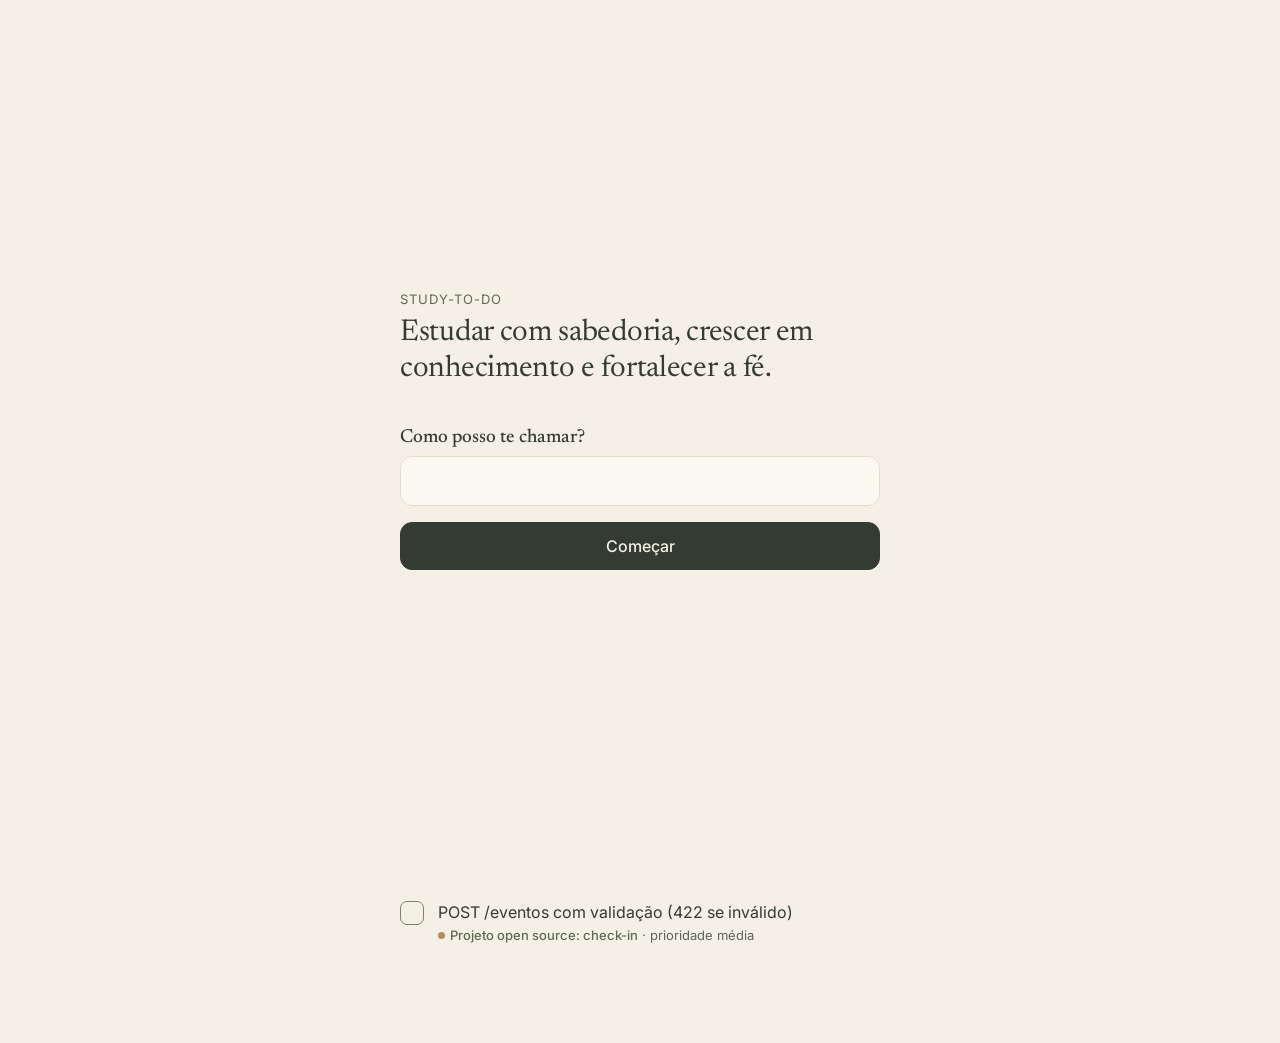
==== commit cb2a10a5: "Volta o nome study-to-do e deixa claro que as tarefas são do projeto open source" ====
--- a/index.html
+++ b/index.html
@@ -3,7 +3,7 @@
 <head>
   <meta charset="utf-8">
   <meta name="viewport" content="width=device-width, initial-scale=1, viewport-fit=cover">
-  <title>SHEMA</title>
+  <title>study-to-do</title>
   <meta name="description" content="Estudos com propósito: organize seus estudos e cultive a fé.">
   <meta name="theme-color" content="#F5F0E6">
   <link rel="manifest" href="manifest.webmanifest">
@@ -252,7 +252,7 @@
         <label class="btn ghost">Importar<input id="file-import" type="file" accept="application/json" hidden></label>
       </div>
       <hr class="rule">
-      <p class="small muted">SHEMA · Estudos com propósito.</p>
+      <p class="small muted">study-to-do · Estudos com propósito.</p>
       <p class="small muted">Textos bíblicos: Bíblia Livre (BLIVRE), © 2018 Diego Santos, Mario Sérgio e Marco Teles, sob licença <a href="https://creativecommons.org/licenses/by/4.0/deed.pt_BR" target="_blank" rel="noopener">CC BY 4.0</a>. Colchetes de palavras acrescentadas foram removidos.</p>
     </div>
   </section>
@@ -260,7 +260,7 @@
   <!-- Boas-vindas -->
   <section class="page welcome" id="welcome" hidden aria-labelledby="wl-title">
     <form class="wrap" id="welcome-form">
-      <p class="eyebrow">SHEMA</p>
+      <p class="eyebrow">study-to-do</p>
       <h1 id="wl-title">Estudar com sabedoria, crescer em conhecimento e fortalecer a fé.</h1>
       <label class="field">
         <span class="field-title">Como posso te chamar?</span>
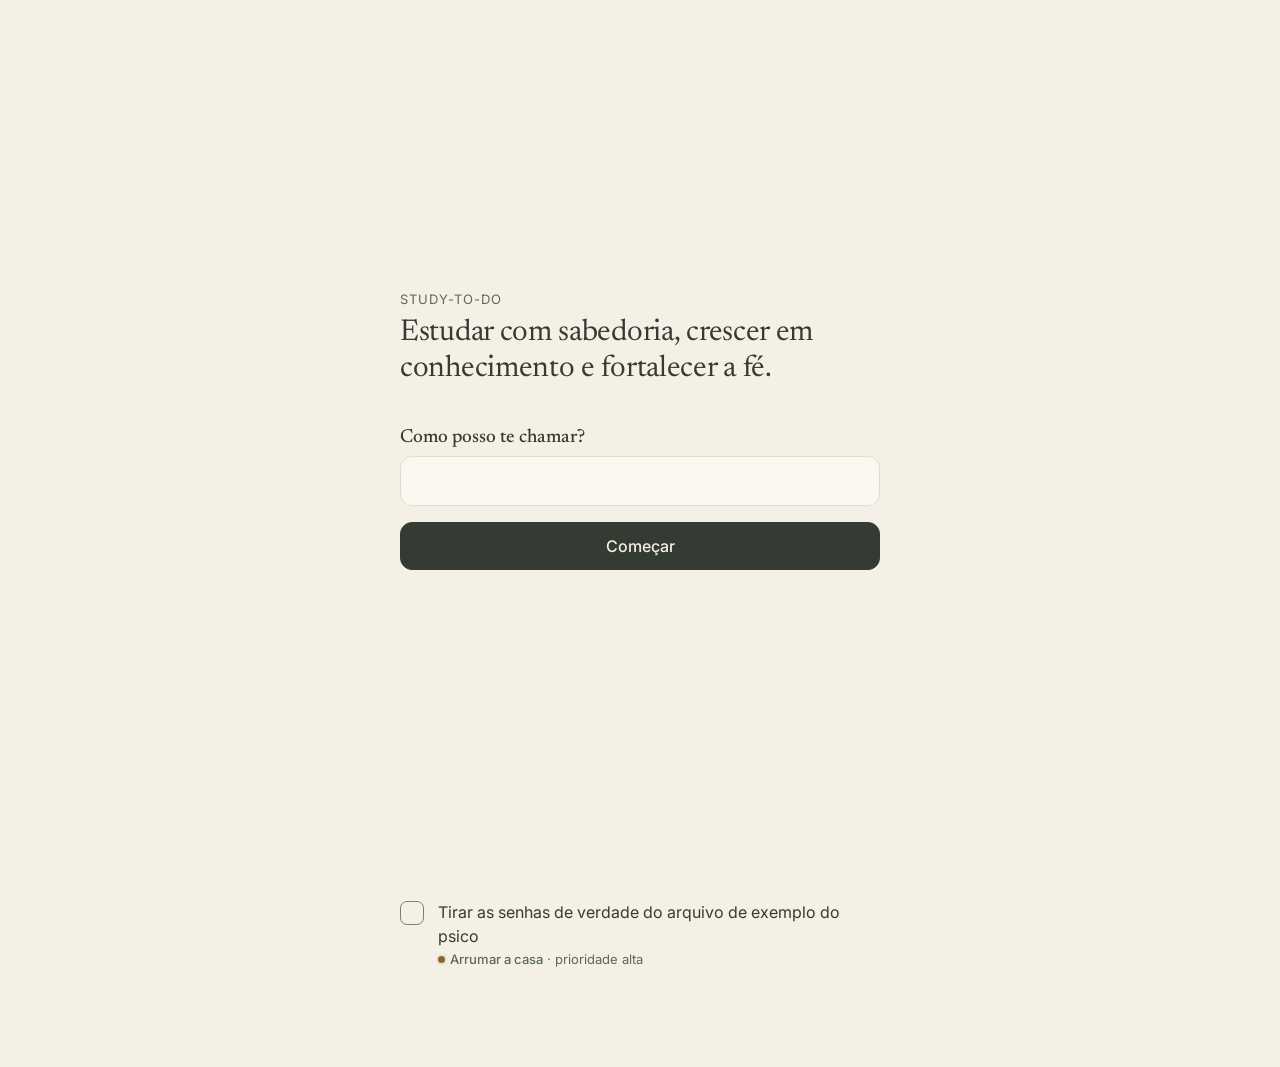
==== commit fc58fe36: "Tarefas com guia em linguagem simples e só a fase atual em Estudos Teste do novo formato nas fases A" ====
--- a/index.html
+++ b/index.html
@@ -145,6 +145,7 @@
     <form class="sheet" id="task-form" aria-labelledby="ts-title" novalidate>
       <div class="sheet-grip" aria-hidden="true"></div>
       <h2 id="ts-title">Nova tarefa</h2>
+      <dl class="guia" id="tf-guia" hidden></dl>
       <label class="field">
         <span>Título</span>
         <input id="tf-titulo" type="text" maxlength="120" required autocomplete="off">
--- a/style.css
+++ b/style.css
@@ -1,4 +1,4 @@
-/* SHEMA · Direção A "Caderno" */
+/* study-to-do · Direção A "Caderno" */
 :root {
   --perg: #F5F0E6;
   --papel: #FBF8F2;
@@ -232,3 +232,10 @@
 @keyframes up { from { transform: translateY(40px); opacity: .6; } to { transform: none; opacity: 1; } }
 @media (prefers-reduced-motion: reduce) { *, *::before, *::after { animation: none !important; transition: none !important; } }
 @media (max-width: 360px) { .field-row { grid-template-columns: 1fr; } h1 { font-size: 30px; } }
+
+/* Guia das tarefas da trilha (por quê, como começar, pronto quando, termo novo) */
+.guia { margin: 0 0 20px; padding: 14px 16px; background: var(--papel); border: 1px solid var(--linha); border-radius: 14px; }
+.guia > div + div { margin-top: 12px; }
+.guia dt { font-size: 12px; letter-spacing: .12em; text-transform: uppercase; color: var(--dourado-txt); margin-bottom: 2px; }
+.guia dd { margin: 0; font-size: 15px; line-height: 1.5; color: var(--profundo); }
+.mostrar-fases { display: block; width: 100%; margin: 8px 0 96px; }
